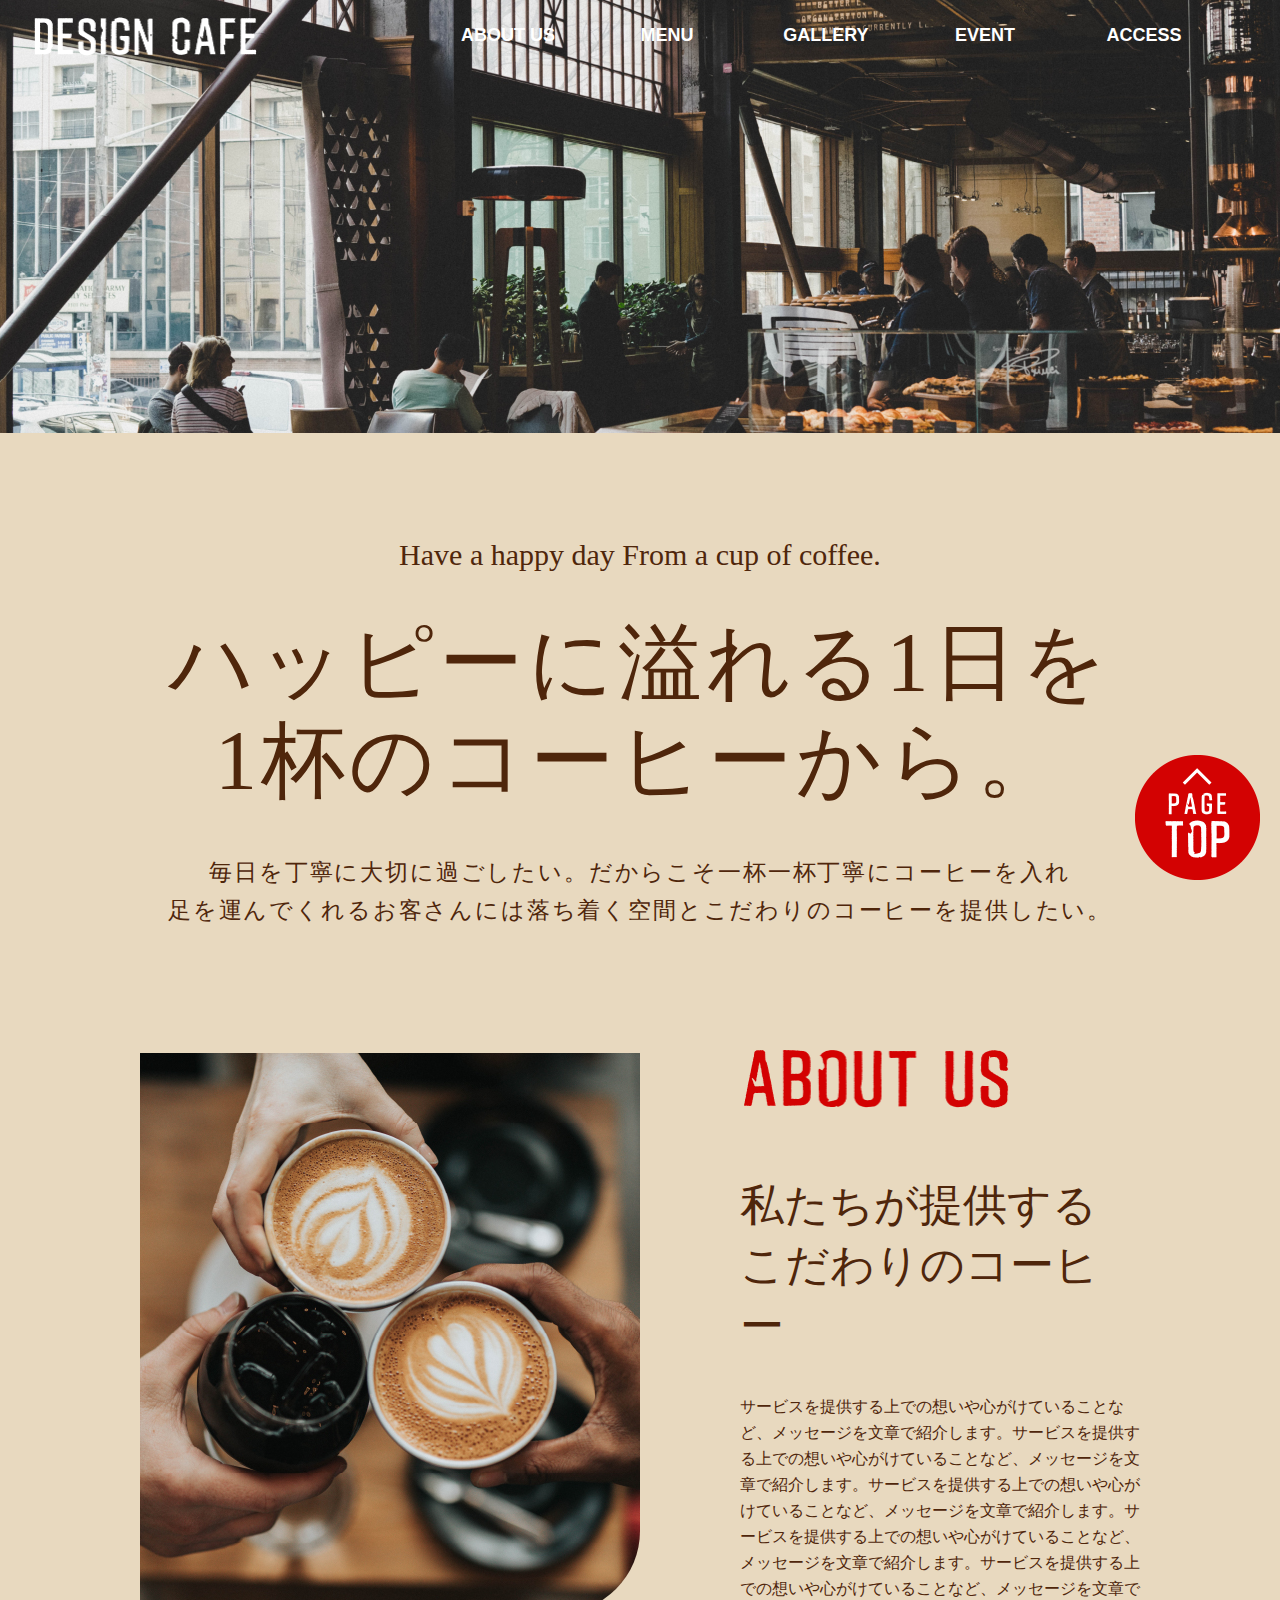
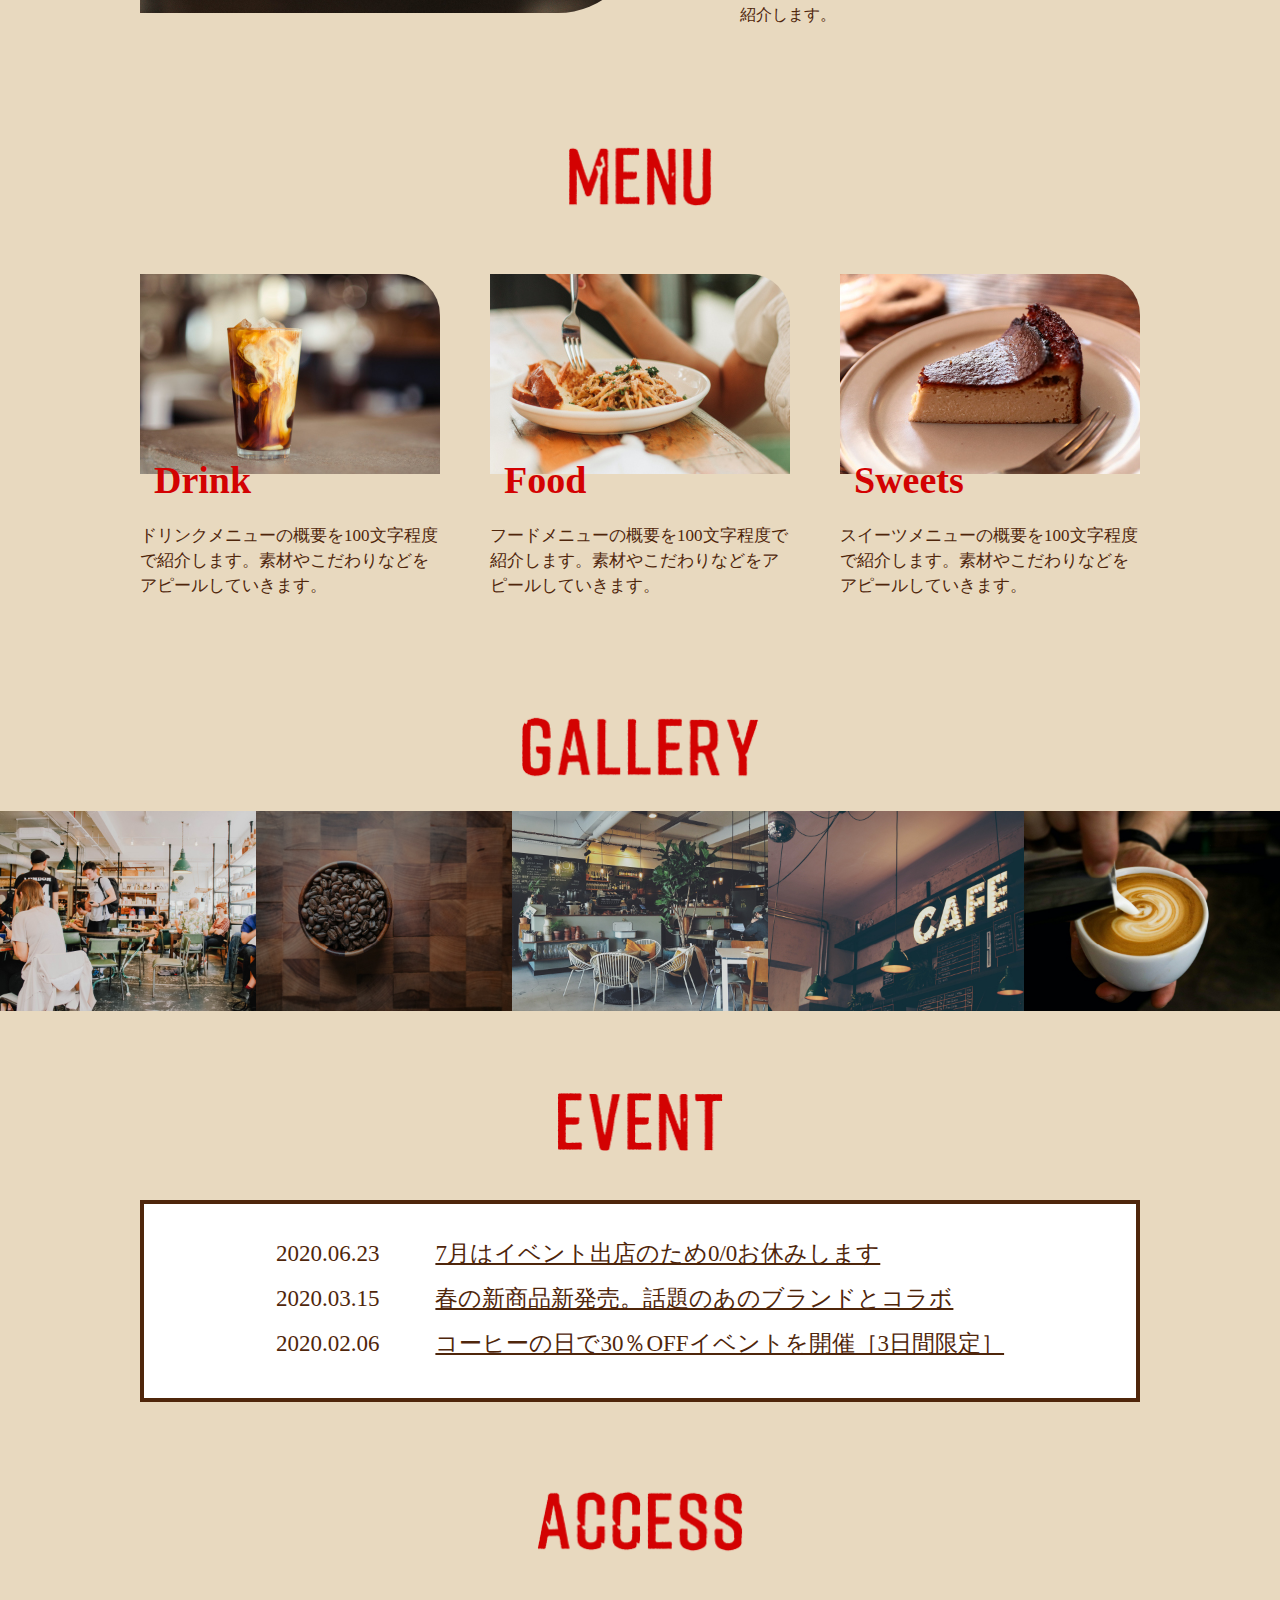
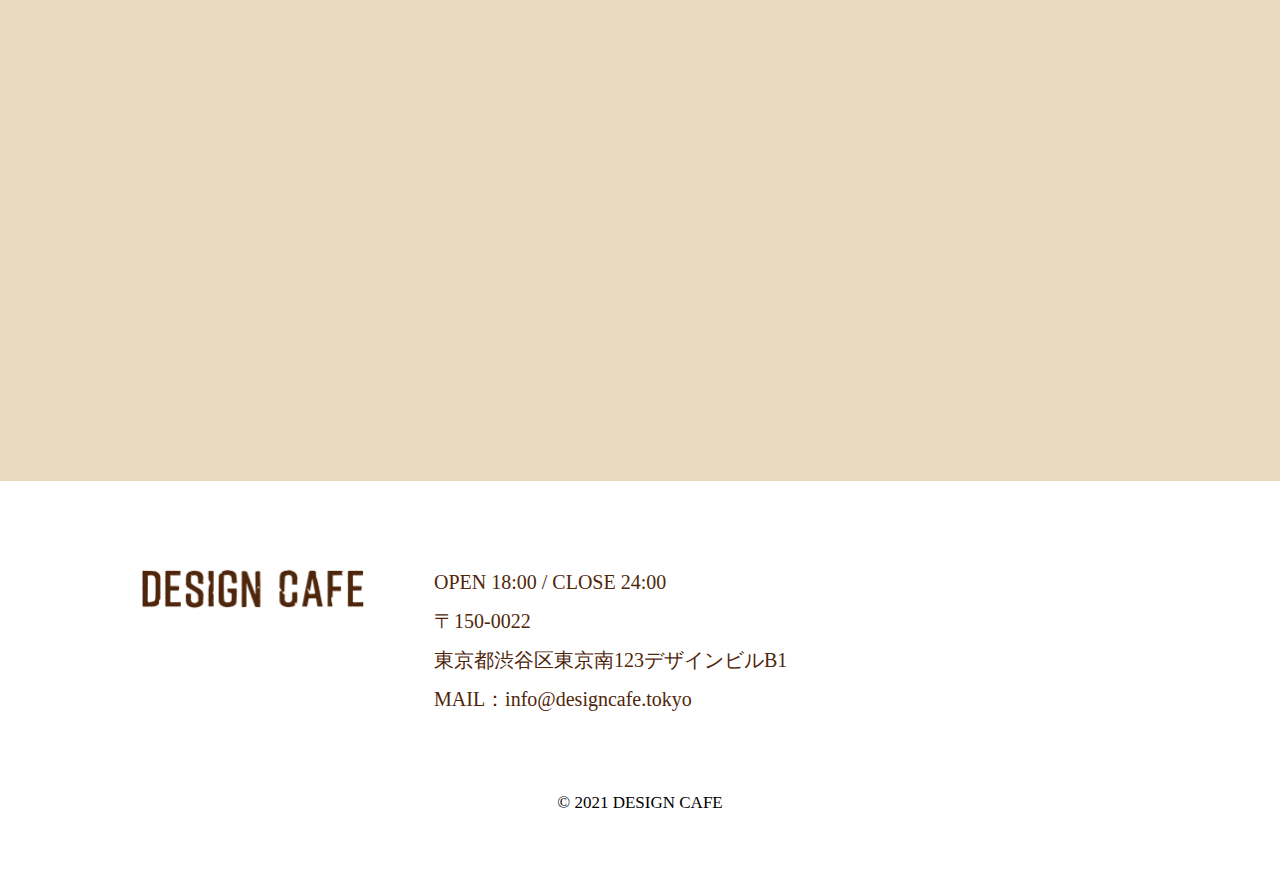
==== 20230213/index.html @ 3916e629 "コーディング講座5回目 SP版" ====
<!DOCTYPE html>
<html lang="ja">

<head>
    <meta charset="UTF-8">
    <meta http-equiv="X-UA-Compatible" content="IE=edge">
    <meta name="viewport" content="width=device-width, initial-scale=1.0">
    <meta name="description" content="カフェのサイトです">
    <title>コーディング講座5回目 work カフェサイト</title>

    <link rel="stylesheet" href="css/style.css">

    <!-- jQuery -->
    <script src="https://ajax.googleapis.com/ajax/libs/jquery/3.6.3/jquery.min.js"></script>
</head>

<body>

    <header>
        <div class="header_wrap" id="top">
            <h1 class="logo"><img src="img/logo_header@2x.png" alt="Design cafe ロゴ"></h1>
            <nav class="pc_nav">
                <ul>
                    <li><a href="#aboutus">ABOUT US</a></li>
                    <li><a href="#menu">MENU</a></li>
                    <li><a href="#gallery">GALLERY</a></li>
                    <li><a href="#event">EVENT</a></li>
                    <li><a href="#access">ACCESS</a></li>
                </ul>
            </nav>
            <div class="hamberger">
                <span></span>
            </div>
            <nav class="sp_nav">
                <ul>
                    <li><a href="#aboutus">ABOUT US</a></li>
                    <li><a href="#menu">MENU</a></li>
                    <li><a href="#gallery">GALLERY</a></li>
                    <li><a href="#event">EVENT</a></li>
                    <li><a href="#access">ACCESS</a></li>
                </ul>
            </nav>

        </div>
        <div class="slider">
            <ul>
                <li>
                    <picture>
                        <source srcset="img/sp_first@2x-100.jpg" media="(max-width:767px)">
                        <img src="img/pc_first-100.jpg" alt="Design cafe 様子">
                    </picture>
                </li>
                <!--
                <li>
                    <picture>
                        <source srcset="img/sp_slider_2@2x-100.jpg" media="(max-width:767px)">
                        <img src="img/slider_2.jpg" alt="Design cafe 様子">
                    </picture>
                </li>
                -->
            </ul>
            <div class="slider_dots"></div>
        </div>
    </header>

    <section class="copy_wrap">

        <div class="copy_small">Have a happy day From a cup of coffee.</div>
        <div class="copy_big">
            ハッピーに溢れる1日を<br>
            1杯のコーヒーから。
        </div>
        <p class="copy_text">
            毎日を丁寧に大切に過ごしたい。だからこそ一杯一杯丁寧にコーヒーを入れ<br>
            足を運んでくれるお客さんには落ち着く空間とこだわりのコーヒーを提供したい。
        </p>

    </section>

    <section class="aboutus_wrap" id="aboutus">

        <h2 class="sp"><img src="img/about_us@2x.png" alt="about US"></h2>

        <div class="aboutus">
            <div class="aboutus_img">
                <picture>
                    <source srcset="img/sp_about_us@2x-100.jpg" media="(max-width:767px)">
                    <img src="img/pc_about-100.jpg" alt="about US">
                </picture>
            </div>

            <div class="aboutus_text">
                <h2>
                    <img src="img/about_us@2x.png" alt="about US">
                </h2>
                <h3>
                    私たちが提供する<br>
                    こだわりのコーヒー
                </h3>
                <div>
                    サービスを提供する上での想いや心がけていることなど、メッセージを文章で紹介します。サービスを提供する上での想いや心がけていることなど、メッセージを文章で紹介します。サービスを提供する上での想いや心がけていることなど、メッセージを文章で紹介します。サービスを提供する上での想いや心がけていることなど、メッセージを文章で紹介します。サービスを提供する上での想いや心がけていることなど、メッセージを文章で紹介します。
                </div>
            </div>
        </div>

    </section>


    <section class="menu_wrap" id="menu">
        <h2><img src="img/menu@2x.png" alt="MENU"></h2>

        <ul class="menu">
            <li>
                <div class="menu_img">
                    <a href="index.html">
                        <picture>
                            <source srcset="img/sp_menu_drink@2x-100.jpg" media="(max-width:767px)">
                            <img src="img/pc_menu_drink-100.jpg" alt="Drink">
                        </picture>
                        <h3 class="menu_title">
                            Drink
                        </h3>
                        <p class="menu_text">
                            ドリンクメニューの概要を100文字程度で紹介します。素材やこだわりなどをアピールしていきます。
                        </p>
                    </a>
                </div>
            </li>
            <li>
                <div class="menu_img">
                    <a href="index.html">
                        <picture>
                            <source srcset="img/sp_menu_food@2x-100.jpg" media="(max-width:767px)">
                            <img src="img/pc_menu_food-100.jpg" alt="Food">
                        </picture>
                        <h3 class="menu_title">
                            Food
                        </h3>
                        <p class="menu_text">
                            フードメニューの概要を100文字程度で紹介します。素材やこだわりなどをアピールしていきます。
                        </p>
                    </a>
                </div>
            </li>
            <li>
                <div class="menu_img">
                    <a href="index.html">
                        <picture>
                            <source srcset="img/sp_menu_cake@2x-100.jpg" media="(max-width:767px)">
                            <img src="img/pc_menu_cake-100.jpg" alt="Sweets">
                        </picture>
                        <h3 class="menu_title">
                            Sweets
                        </h3>
                        <p class="menu_text">
                            スイーツメニューの概要を100文字程度で紹介します。素材やこだわりなどをアピールしていきます。
                        </p>
                    </a>
                </div>
            </li>
        </ul>

    </section>


    <section class="gallery_wrap" id="gallery">
        <h2><img src="img/gallery@2x.png" alt="GALLERY"></h2>

        <ul class="gallery">
            <li>
                <img src="img/pc_gallary_01-100.jpg" alt="GALLERY イメージ">
            </li>
            <li>
                <img src="img/pc_gallary_02-100.jpg" alt="GALLERY イメージ">
            </li>
            <li>
                <img src="img/pc_gallary_03-100.jpg" alt="GALLERY イメージ">
            </li>
            <li>
                <img src="img/pc_gallary_04-100.jpg" alt="GALLERY イメージ">
            </li>
            <li>
                <img src="img/pc_gallary_05-100.jpg" alt="GALLERY イメージ">
            </li>
        </ul>
    </section>


    <section class="event_wrap" id="event">
        <h2><img src="img/event@2x.png" alt="EVENT"></h2>

        <div class="event">
            <ul>
                <li>
                    <div class="event_list">
                        <p>2020.06.23</p>
                        <a href="">7月はイベント出店のため0/0お休みします</a>
                    </div>
                </li>
                <li>
                    <div class="event_list">
                        <p>2020.03.15</p>
                        <a href="">春の新商品新発売。話題のあのブランドとコラボ</a>
                    </div>
                </li>
                <li>
                    <div class="event_list">
                        <p>2020.02.06</p>
                        <a href="">コーヒーの日で30％OFFイベントを開催［3日間限定］</a>
                    </div>
                </li>
            </ul>
        </div>
    </section>


    <section class="access_wrap" id="access">
        <h2><img src="img/access@2x.png" alt="ACCESS"></h2>

        <iframe
            src="https://www.google.com/maps/embed?pb=!1m18!1m12!1m3!1d10174.052677020734!2d139.70563337515534!3d35.6639468701277!2m3!1f0!2f0!3f0!3m2!1i1024!2i768!4f13.1!3m3!1m2!1s0x60188dcc7bb6fabf%3A0x29beb331790b0fa4!2z44Kz44OU44Kr44Oq44Ki44OzIOadseS6rA!5e0!3m2!1sja!2sjp!4v1675648379233!5m2!1sja!2sjp"
            style="border:0;" allowfullscreen="" loading="lazy" referrerpolicy="no-referrer-when-downgrade">
        </iframe>

    </section>

    <footer>
        <div class="footer_wrap">
            <div class="footer_about">
                <div>
                    <h2 class="logo"><img src="img/logo_footer@2x.png" alt="Design cafe ロゴ"></h2>
                </div>
                <ul>
                    <li>
                        OPEN 18:00 / CLOSE 24:00</li>
                    <li>〒150-0022</li>
                    <li>東京都渋谷区東京南123デザインビルB1</li>
                    <li>MAIL：info@designcafe.tokyo</li>
                </ul>
            </div>
            <div class="copyright">© 2021 DESIGN CAFE</div>
        </div>
    </footer>

    <div class="toTop">
        <a href="#top"><img src="img/to_top@2x.png" alt="トップへ"></a>
    </div>

    <script>
        $(function () {
            $('.hamberger').on('click', function () {
                $('.sp_nav').fadeToggle();
                $('.hamberger').toggleClass('open');
            });
        });
    </script>

    <script>
        $(function () {
            $(".js_slider").slick({
                slidesToShow: 1,
                slidesToScroll: 1,
                autoplay: true, // 自動再生
                autoplaySpeed: 3000, // 再生速度（ミリ秒設定） 1000ミリ秒=1秒
                infinite: true, //無限再生
                dots: true, 	//スライド下部にインジケーターを表示
                appendDots: $('.dots'), // ドットナビゲーションの生成位置を変更
                arrows: false, //矢印を表示
                fade: true, //フェードイン、フェードアウト
                cssEase: 'linear', //アニメーションイージングの設定
                speed: 600, //スライド、フェードアニメーションの速度を設定
            });
        });
    </script>
</body>

</html>
---- 20230213/css/style.css ----
@charset "utf-8";

/* cssリセット */
/*利用するタグによってこちらの内容は増やす*/

html,
body,
header,
footer,
main,
section,
h1,
h2,
h3,
ul,
li,
p,
dl,
dt,
dd {
    margin: 0;
    padding: 0;
    line-height: 1;
    color: #4f260b;
    font-family: "A1 Mincho", "游明朝", YuMincho, "Hiragino Mincho ProN W3",
        "ヒラギノ明朝 ProN W3", "Hiragino Mincho ProN", "HG明朝E", "ＭＳ Ｐ明朝",
        "ＭＳ 明朝", serif;
    font-feature-settings: "palt";
    scroll-behavior: smooth;
}

a {
    /*下線を消す*/
    text-decoration: none;
    /*色を消す*/
    color: inherit;
    transition: 0.3s;
}

a:hover {
    opacity: 0.5;
}

ul {
    /*左の「・」を消す*/
    list-style: none;
}

img {
    max-width: 100%; /* 最大値は画像自体の横幅 */
    vertical-align: bottom;
    border: none;
}

/* cssリセット END */
/* -------------------------------------- */

body{
    background-color: #e8d9bf;
}

/* ヘッダー */

.header_wrap {
    display: flex; /* 横並びにする */
    justify-content: space-between;
    /* flexboxアイテムの配置する位置を指定 */
    /* space-between　最初を開始点、最後を終了点に、残りは均等に配置 */
    align-items: center; /* flexboxアイテムのクロス軸に沿って配置する位置を指定 */
    padding: 10px 6.53% 0 2.51%; /* widthの外側の余白 */
    position: absolute;
    top:0;
    left: 0;
    width: 100%;
    box-sizing: border-box; /* paddingをwidth:100%に含める */
    z-index: 88888;
}

.header_wrap .logo {
    width: 226.7px;
}

.pc_nav ul{
    display: flex;
}

.pc_nav ul li {
    width: 105px;
    font-size: 18px;
    color: #fff;
    text-align: center;
    font-weight: bold;
    font-family: "游ゴシック体", YuGothic, "游ゴシック Medium",
    "Yu Gothic Medium", "游ゴシック", "Yu Gothic", sans-serif;
    margin-right: 54px;
}

.pc_nav ul li:last-child {
    margin-right: 0;
}


.slider {
    width: 100%;
    margin: 0;
}

.sp_nav,
.hamberger {
    display: none;
}


/* -------------------------------------- */
/* コンテンツ */
section {
    max-width: 1000px;
    padding: 0 10px;
    margin: 0 auto 108px;
}

h2 {
    margin: 0 auto 60px;
}

/* キャッチコピー */
.copy_wrap {
    background-color: #e8d9bf;
    padding-top: 107px;
    text-align: center;
}

.copy_small {
    font-size: 30px;
    margin-bottom: 43.3px;
}

.copy_big {
    font-size: 84px;
    line-height: 1.17;
    letter-spacing: 0.05em;
    margin-bottom: 44px;
}

.copy_text {
    font-size: 23px;
    line-height: 1.65;
    letter-spacing: 0.08em;
}


/* アバウト */
.aboutus_wrap {
    display: flex; /* 横並びにする */
    justify-content: space-between;
    align-items: center;
}

.aboutus_wrap h2.sp{
    display: none;
}

.aboutus {
    display: flex; /* 横並びにする */
    justify-content: space-between;
    align-items: center;
}

.aboutus_img {
    width: 50%;
}

.aboutus_img img {
    width: 100%;
    border-bottom-right-radius: 82px;
}

.aboutus_text {
    width: 40%;
}

.aboutus_text h2 {
    width: 272px;
    margin-bottom: 60px;
    margin-left: 0;
}

.aboutus_text h3 {
    font-size: 44px;
    font-weight: unset;
    line-height: 1.38;
    margin-bottom: 36px;
}

.aboutus_text div{
    font-size: 16px;
    line-height: 1.625;
}

/* メニュー */
.menu_wrap h2 {
    width: 151px;
}

.menu {
	width: 100%;
    display: flex; /* 横並びにする */
    justify-content: space-between;
    font-size: 17px;
}

.menu > *{
	width:30%;
}

.menu_title {
    font-size: 38px;
    color: #d30202;
    margin-top: -13px;
    padding-left: 14px;
    margin-bottom: 25px;
}

.menu_img img {
    border-top-right-radius: 41px;
}

.menu_text {
    width: 100%;
    line-height: 1.47;
}


/* ギャラリー */
.gallery_wrap {
    max-width: initial;
    padding:0 0;
    margin-bottom:70px;
}

.gallery_wrap h2 {
    width: 245px;
    margin-bottom: 26px;
}

.gallery {
    width: 100%;
	display: flex;
}

.gallery img{
	max-width: 100% ;
	margin: 0;
}


/* イベント */
.event_wrap {
    margin-bottom: 79px;
}

.event_wrap h2 {
    width: 173px;
    margin-bottom: 40px;
}

.event {
    background-color: #fff;
    border: 1.3mm solid #4f260b;
    display: flex;
    justify-content: center;
}

.event ul {
    margin: 38px auto 43px;
}

.event li {
    padding-bottom:22px;
    text-align: center;
}

.event_list {
    font-size: 23px;
    display: flex;
    text-align: left;
}

.event_list > p {
    padding-right: 56px;
}

.event_list > a {
    text-decoration: underline;
    padding-left: 0px;
}

.event li:last-child {
    padding-bottom:0;
}


/* アクセス */
.access_wrap {
    max-width: initial;
    padding:0 0;
    margin-bottom:0px;
}

.access_wrap h2 {
    width: 213px;
    margin-bottom: 47px;
}

.access_wrap {
	display: block;
}

.access_wrap iframe {
    width: 100%;
    height: 472px;
}


/* フッター */
footer {
    width: 100%;
    background-color: #fff;
    color: #000000;
    font-size: 20px;
}

.footer_wrap {
    max-width: 1000px;
    padding: 82px 10px 80px;
    margin: 0 auto 0;
}

.footer_about {
    display: flex;
    line-height: 1.95;
}

.footer_about li {
    line-height: 1.95;
}

.footer_about h2 {
    width: 226px;
    margin-right: 68px;
}

.copyright {
    width: 100%;
    font-size: 17px;
    margin: 75px auto 0;
    text-align: center;
}



/* Topへボタン */
.toTop {
    width: 125px;
    position:fixed;
    bottom:20px;
    right:20px;
}



@media screen and (max-width:1100px){
    
    .pc_nav {
        display: none;
    }

    .hamberger {
        display: block;
        position: absolute;
        top:25px;
        right:40px;
        cursor: pointer;
        height:33px;
        z-index: 9999;
    }

    .hamberger span {
        background-color: #fff;
        width: 33px;
        height: 3px;
        display: block;
        position: relative;
        top:15px;
        transition: 0.3s;
    }

    .hamberger span::before,
    .hamberger span::after {
        content:'';
        background-color: #fff;
        width: 33px;
        height: 3px;
        display: block;
        position: absolute;
        transition: 0.3s;
    }

    .hamberger span::before {
        bottom:10px;
    }

    .hamberger span::after {
        top:10px;
    }

/* クリック後のバツ印 */
    .open span {
        background-color: transparent;
        width: 33px;
        height: 3px;
        display: block;
        position: relative;
        top:15px;
    }

    .open span::before {
        bottom:0;
        transform: rotate(45deg);
    }

    .open span::after {
        top:0;
        transform: rotate(-45deg);
    }

    .sp_nav{
        position: absolute;
        top:0;
        left:0;
        width: 100%;
        height: 100vh;
        /* 高さを画面いっぱいに広げる */
        background-color: rgba(10, 0, 0, 0.75);
    }

    .sp_nav ul {
        height: 100%;
        display: flex;
        flex-direction: column;
        justify-content: center;
    }

    .sp_nav li {
        text-align: center;
        padding: 15px 0;
        font-size: 20px;
        font-family: "游ゴシック体", YuGothic, "游ゴシック Medium",
        "Yu Gothic Medium", "游ゴシック", "Yu Gothic", sans-serif;
        color: #fff;
    }


/* キャッチコピー */
    .copy_small {
        font-size: 24px;
    }

    .copy_big {
        font-size: 64px;
    }

    .copy_text {
        font-size: 18px;
    }

/* アバウト */
    .aboutus_text h2 {
    display: none;
    }

    .aboutus_wrap {
        display: block;
    }

    .aboutus_wrap h2.sp{
        display: block;
        width: 273px;
        margin-bottom: 60px;
    }

    .aboutus_text h3 {
        font-size: 34px;
    }
}


@media screen and (max-width:767px){

    .slider img {
        width: 100%;
    }


/* キャッチコピー */
.copy_small {
    font-size: 20px;
}

.copy_big {
    font-size: 52px;
}

.copy_text {
    font-size: 14px;
}

/* アバウト */
.aboutus_wrap{ 
    padding:0 0;
}
.aboutus {
    display: block;
}

.aboutus_text {
    width: initial;
    padding: 38px 20px 32px;
}

.aboutus_img {
    width: 100%;
}

.aboutus_img img {
    width: 100%;
    border-bottom-right-radius: initial;
}

.aboutus_text h3 {
    font-size: 36px;
    line-height: 1.25;
}

.aboutus_text div {
    line-height: 1.75;
}


/* メニュー */
.menu_wrap h2 {
    width: 151px;
}

.menu {
    display: block; /* 横並びにする */
    justify-content: space-between;
    font-size: 17px;
    width: initial;
    padding: 0 37px;
}

.menu > *{
	width:100%;
}

.menu_title {
    font-size: 45px;
    color: #d30202;
    margin-top: -13px;
    padding-left: 14px;
    margin-bottom: 25px;
}

.menu img {
    flex-direction: column;
	width: 100%;
}

.menu_text {
    width: 100%;
    font-size: 17px;
    line-height: 1.23;
    margin-bottom: 60px;
}

/* イベント */
.event ul {
    margin: 38px auto 43px;
}

.event li {
    padding-bottom:28px;
}

.event_list {
    display: block;
}

.event_list a {
    max-width: 300px;
    text-overflow: ellipsis;
    overflow: hidden;
    white-space: nowrap;
}

/* フッター */
footer {
    font-size: 18px;
}

.footer_wrap {
    padding: 48px 22px 34px;
    margin: 0 auto 0;
}

.footer_about {
    display: block;
}

.footer_about h2 {
    margin-right: initial;
    margin-left:0;
    margin-bottom: 36px;
}

}
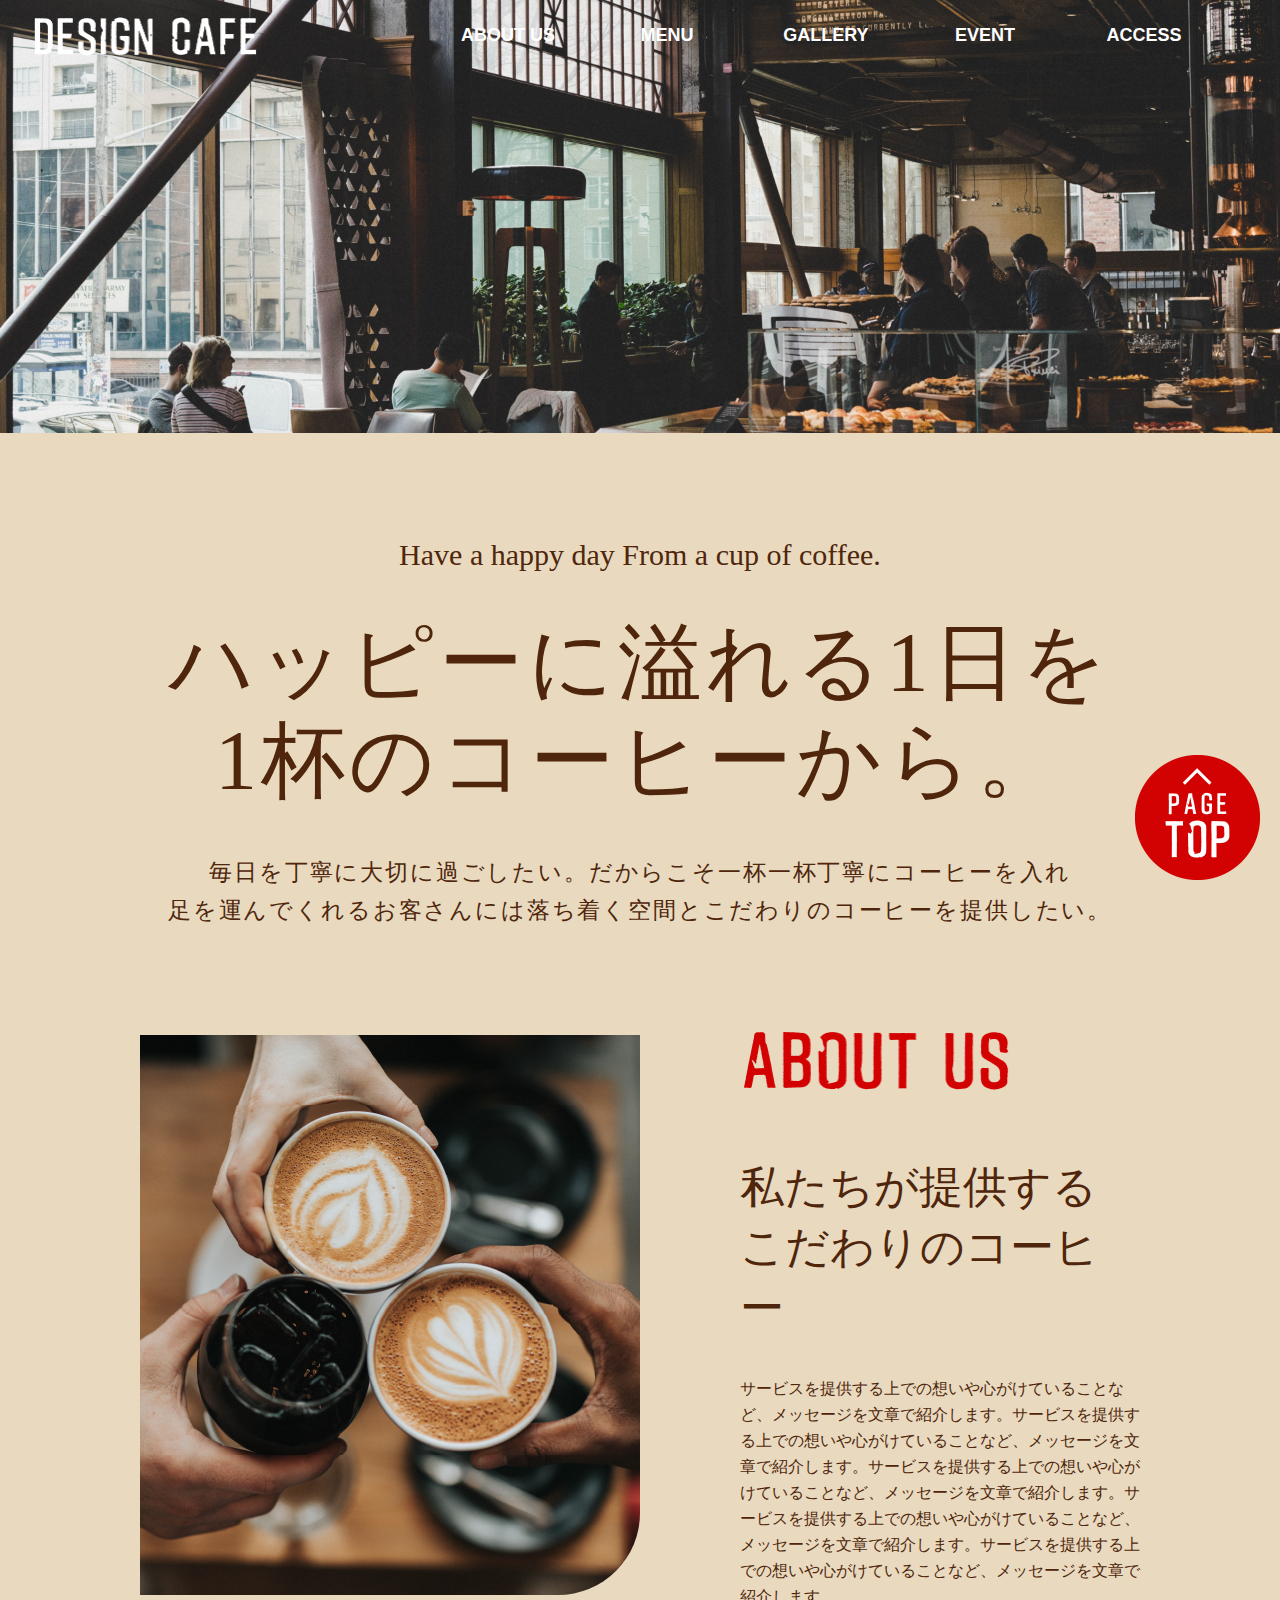
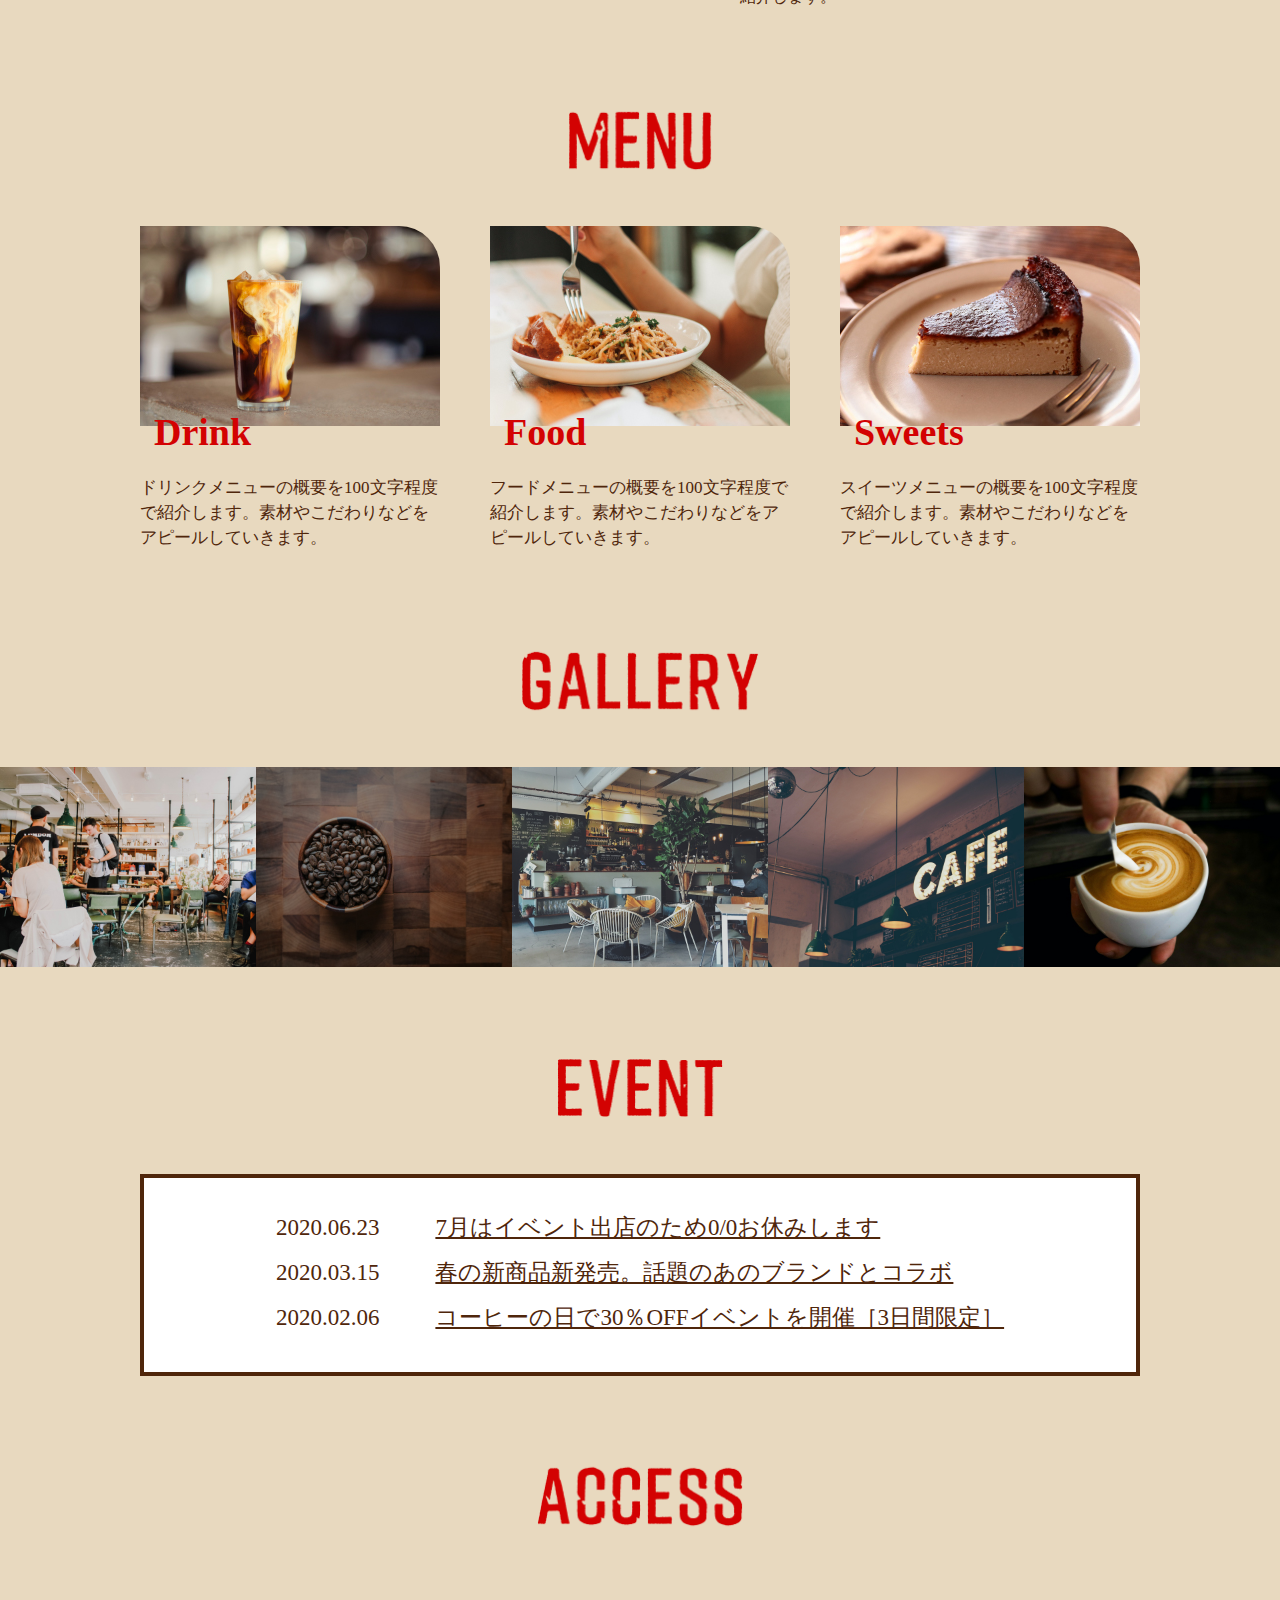
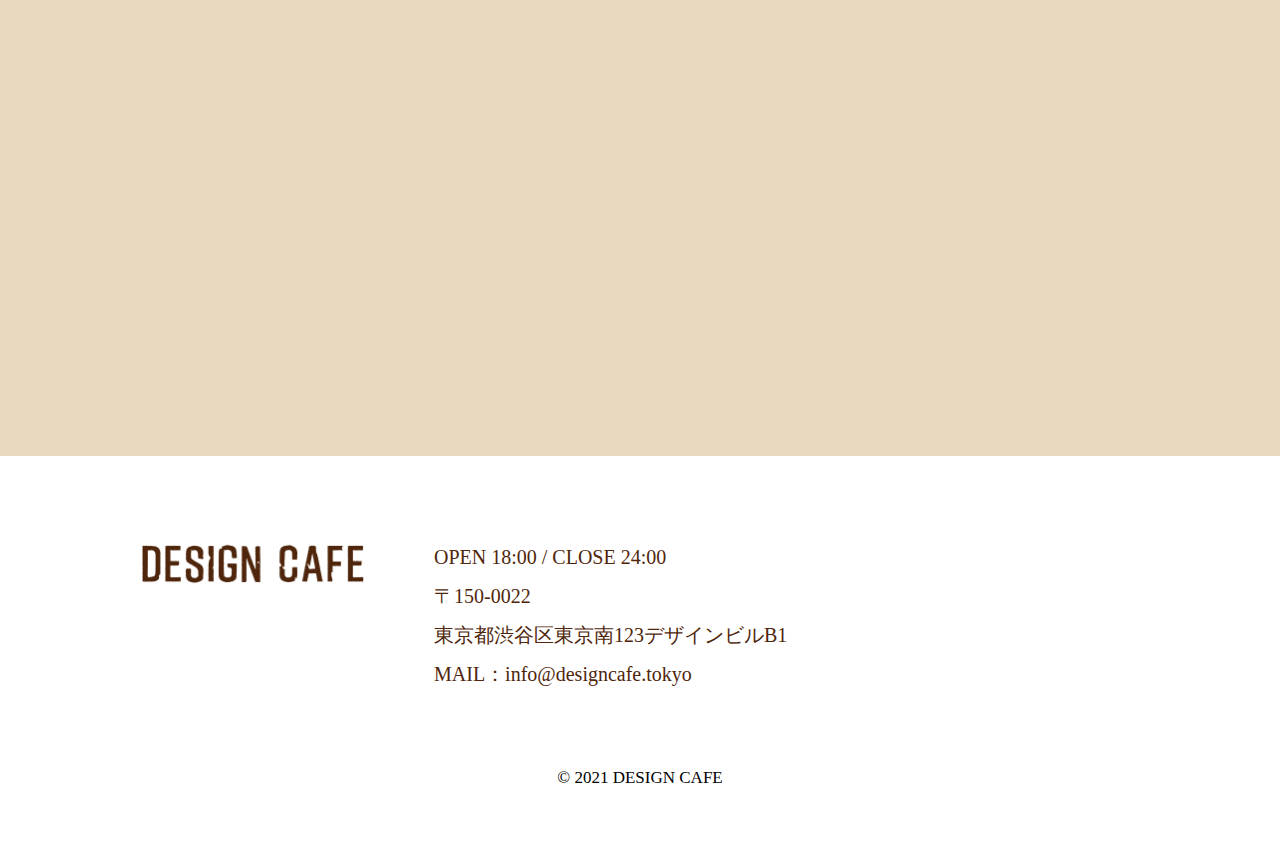
==== commit 7da0a8b3: "コーディング講座5回目 SP版 修正" ====
--- a/20230213/index.html
+++ b/20230213/index.html
@@ -71,8 +71,8 @@
             1杯のコーヒーから。
         </div>
         <p class="copy_text">
-            毎日を丁寧に大切に過ごしたい。だからこそ一杯一杯丁寧にコーヒーを入れ<br>
-            足を運んでくれるお客さんには落ち着く空間とこだわりのコーヒーを提供したい。
+            毎日を丁寧に大切に過ごしたい。<br class="br-sp">だからこそ一杯一杯丁寧にコーヒーを入れ<br>
+            足を運んでくれるお客さんには落ち着く空間と<br class="br-sp">こだわりのコーヒーを提供したい。
         </p>
 
     </section>
@@ -221,7 +221,6 @@
             src="https://www.google.com/maps/embed?pb=!1m18!1m12!1m3!1d10174.052677020734!2d139.70563337515534!3d35.6639468701277!2m3!1f0!2f0!3f0!3m2!1i1024!2i768!4f13.1!3m3!1m2!1s0x60188dcc7bb6fabf%3A0x29beb331790b0fa4!2z44Kz44OU44Kr44Oq44Ki44OzIOadseS6rA!5e0!3m2!1sja!2sjp!4v1675648379233!5m2!1sja!2sjp"
             style="border:0;" allowfullscreen="" loading="lazy" referrerpolicy="no-referrer-when-downgrade">
         </iframe>
-
     </section>
 
     <footer>
@@ -246,15 +245,18 @@
         <a href="#top"><img src="img/to_top@2x.png" alt="トップへ"></a>
     </div>
 
+
     <script>
         $(function () {
-            $('.hamberger').on('click', function () {
+            $('.hamberger,.sp_nav ul li a').on('click', function () {
                 $('.sp_nav').fadeToggle();
                 $('.hamberger').toggleClass('open');
             });
         });
     </script>
 
+
+    <!-- スライダー -->
     <script>
         $(function () {
             $(".js_slider").slick({
--- a/20230213/css/style.css
+++ b/20230213/css/style.css
@@ -116,11 +116,15 @@
 section {
     max-width: 1000px;
     padding: 0 10px;
-    margin: 0 auto 108px;
+    margin: 0 auto 90px;
+}
+
+.br-sp {
+    display: none;
 }
 
 h2 {
-    margin: 0 auto 60px;
+    margin: 0 auto;
 }
 
 /* キャッチコピー */
@@ -200,6 +204,7 @@
 /* メニュー */
 .menu_wrap h2 {
     width: 151px;
+    margin-bottom: 48px;
 }
 
 .menu {
@@ -235,12 +240,12 @@
 .gallery_wrap {
     max-width: initial;
     padding:0 0;
-    margin-bottom:70px;
+    margin-bottom:80px;
 }
 
 .gallery_wrap h2 {
     width: 245px;
-    margin-bottom: 26px;
+    margin-bottom: 48px;
 }
 
 .gallery {
@@ -256,12 +261,12 @@
 
 /* イベント */
 .event_wrap {
-    margin-bottom: 79px;
+    margin-bottom: 80px;
 }
 
 .event_wrap h2 {
     width: 173px;
-    margin-bottom: 40px;
+    margin-bottom: 48px;
 }
 
 .event {
@@ -303,8 +308,8 @@
 /* アクセス */
 .access_wrap {
     max-width: initial;
-    padding:0 0;
-    margin-bottom:0px;
+    padding:0;
+    margin-bottom:0;
 }
 
 .access_wrap h2 {
@@ -378,8 +383,7 @@
     .hamberger {
         display: block;
         position: absolute;
-        top:25px;
-        right:40px;
+        right:24px;
         cursor: pointer;
         height:33px;
         z-index: 9999;
@@ -485,8 +489,8 @@
 
     .aboutus_wrap h2.sp{
         display: block;
-        width: 273px;
-        margin-bottom: 60px;
+        width: 272px;
+        margin-bottom: 48px;
     }
 
     .aboutus_text h3 {
@@ -497,35 +501,66 @@
 
 @media screen and (max-width:767px){
 
-    .slider img {
-        width: 100%;
-    }
+section {
+    max-width: 767px;
+    margin: 0 auto;
+}
+
+.br-sp {
+    display: block;
+}
+
+.header_wrap .logo {
+    width: 187.5px;
+}
+
+.slider img {
+    width: 100%;
+}
 
 
 /* キャッチコピー */
+.copy_wrap {
+    padding-top: 42px;
+    text-align: center;
+}
+
 .copy_small {
-    font-size: 20px;
+    font-size: 17px;
+    margin-bottom: 27px;
 }
 
 .copy_big {
-    font-size: 52px;
+    font-size: 37px;
+    letter-spacing: 0;
+    margin-bottom: 23px;
 }
 
 .copy_text {
-    font-size: 14px;
-}
+    font-size: 16px;
+    line-height: 1.85;
+}
+
 
 /* アバウト */
 .aboutus_wrap{ 
     padding:0 0;
-}
+    margin-top: 64px;
+}
+
+.aboutus_wrap h2.sp{
+    display: block;
+    width: 160px;
+    margin-bottom: 20px;
+}
+
 .aboutus {
     display: block;
 }
 
 .aboutus_text {
     width: initial;
-    padding: 38px 20px 32px;
+    padding: 38px 20px 54px;
 }
 
 .aboutus_img {
@@ -549,7 +584,8 @@
 
 /* メニュー */
 .menu_wrap h2 {
-    width: 151px;
+    width: 87px;
+    margin-bottom: 20px;
 }
 
 .menu {
@@ -557,7 +593,7 @@
     justify-content: space-between;
     font-size: 17px;
     width: initial;
-    padding: 0 37px;
+    padding: 0 27px;
 }
 
 .menu > *{
@@ -565,11 +601,11 @@
 }
 
 .menu_title {
-    font-size: 45px;
+    font-size: 40px;
     color: #d30202;
     margin-top: -13px;
     padding-left: 14px;
-    margin-bottom: 25px;
+    margin-bottom: 20px;
 }
 
 .menu img {
@@ -580,28 +616,99 @@
 .menu_text {
     width: 100%;
     font-size: 17px;
-    line-height: 1.23;
+    line-height: 1.57;
     margin-bottom: 60px;
 }
 
+
+/* ギャラリー */
+.gallery_wrap {
+    max-width: initial;
+    padding:0 0;
+    margin-bottom:34px;
+}
+
+.gallery_wrap h2 {
+    width: 142px;
+    margin-bottom: 20px;
+}
+
+
 /* イベント */
+.event_wrap {
+    margin-bottom: 32px;
+    padding: 0 20px;
+}
+
+.event_wrap h2 {
+    width: 100px;
+    margin-bottom: 20px;
+}
+
+.event {
+    background-color: #fff;
+    border: 1.3mm solid #4f260b;
+    display: block;
+    justify-content: center;
+    padding-left: 28px;
+    padding-right: 20px;
+}
+
 .event ul {
-    margin: 38px auto 43px;
+    margin: 22px auto 18px;
 }
 
 .event li {
-    padding-bottom:28px;
+    padding-bottom:22px;
+    text-align: center;
 }
 
 .event_list {
+    font-size: 16px;
     display: block;
+    text-align: left;
+}
+
+.event_list > p {
+    padding-right: 56px;
+}
+
+.event_list > a {
+    text-decoration: underline;
+    padding-left: 0px;
+}
+
+.event li:last-child {
+    padding-bottom:0;
 }
 
 .event_list a {
-    max-width: 300px;
     text-overflow: ellipsis;
     overflow: hidden;
     white-space: nowrap;
+    display: block;
+}
+
+
+/* アクセス */
+.access_wrap {
+    max-width: initial;
+    padding:0 0;
+    margin-bottom:0px;
+}
+
+.access_wrap h2 {
+    width: 124px;
+    margin-bottom: 20px;
+}
+
+.access_wrap {
+	display: block;
+}
+
+.access_wrap iframe {
+    width: 100%;
+    height: 190px;
 }
 
 /* フッター */
